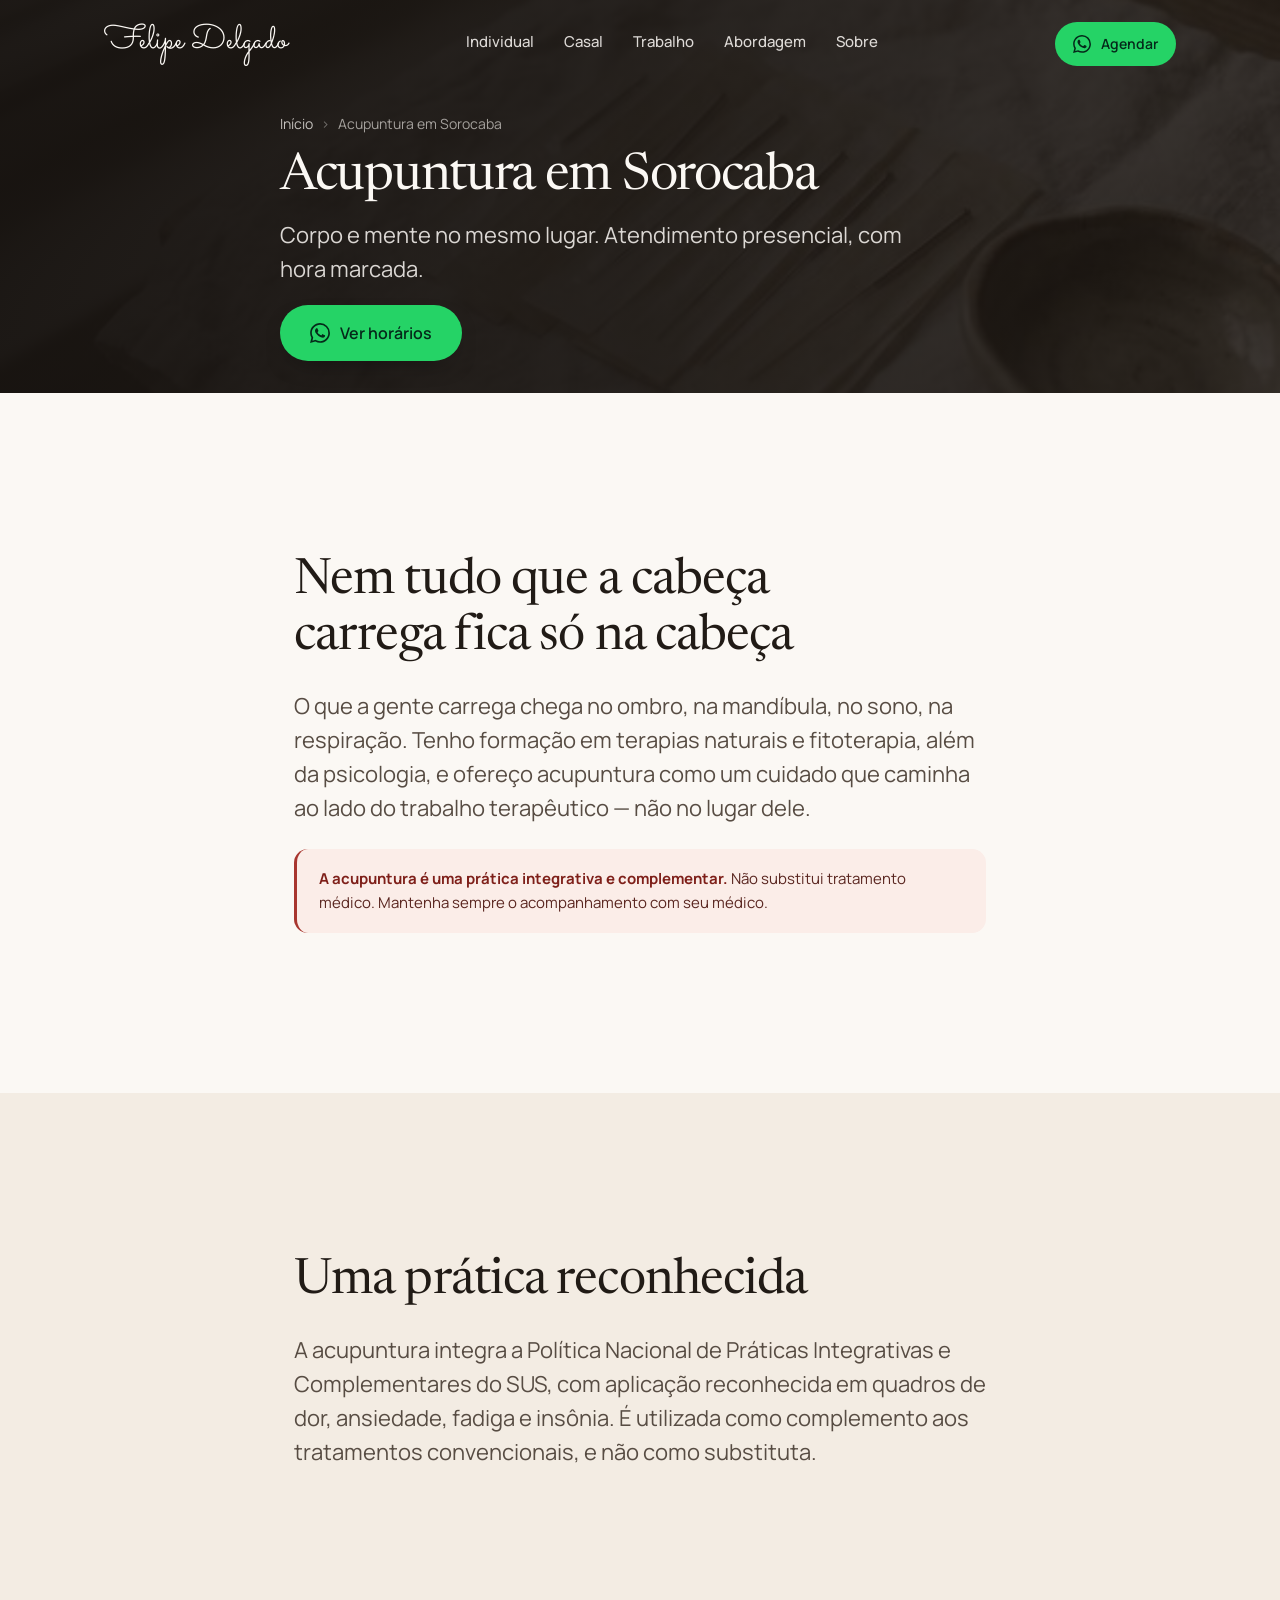
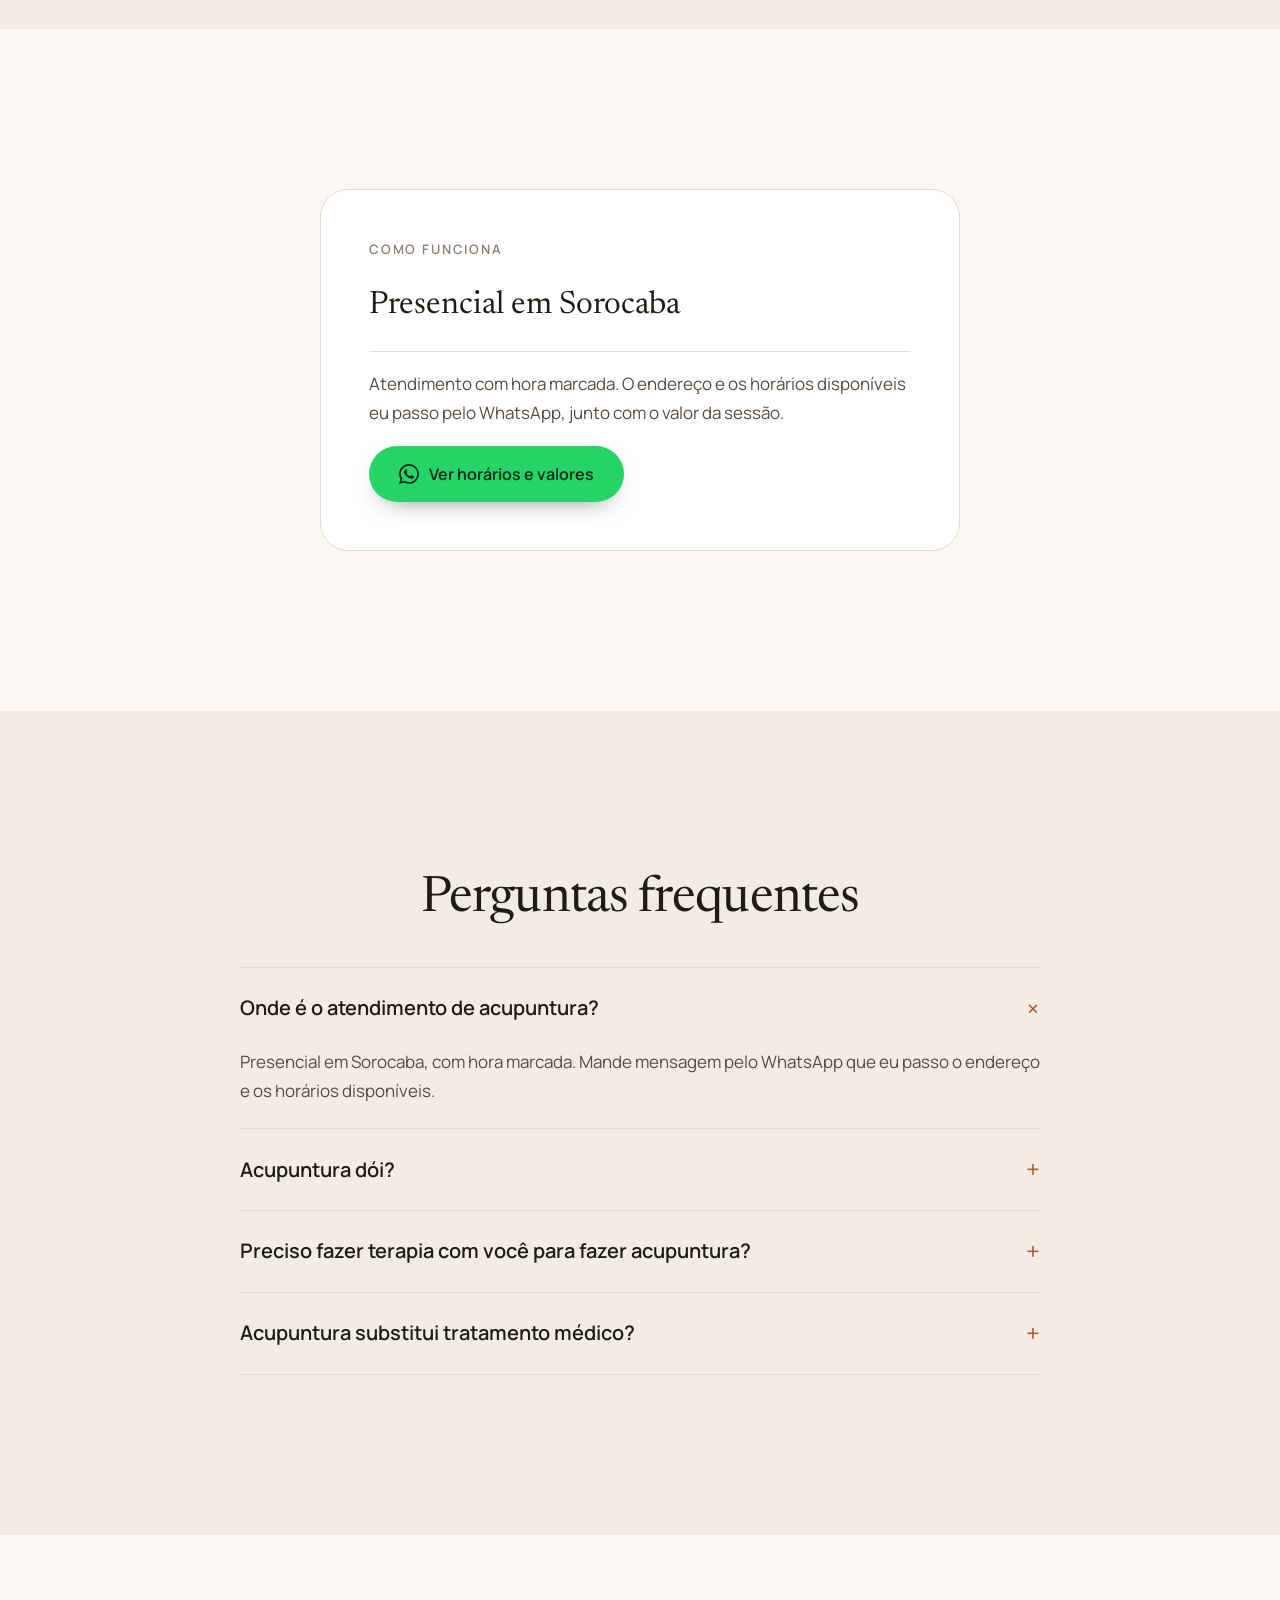
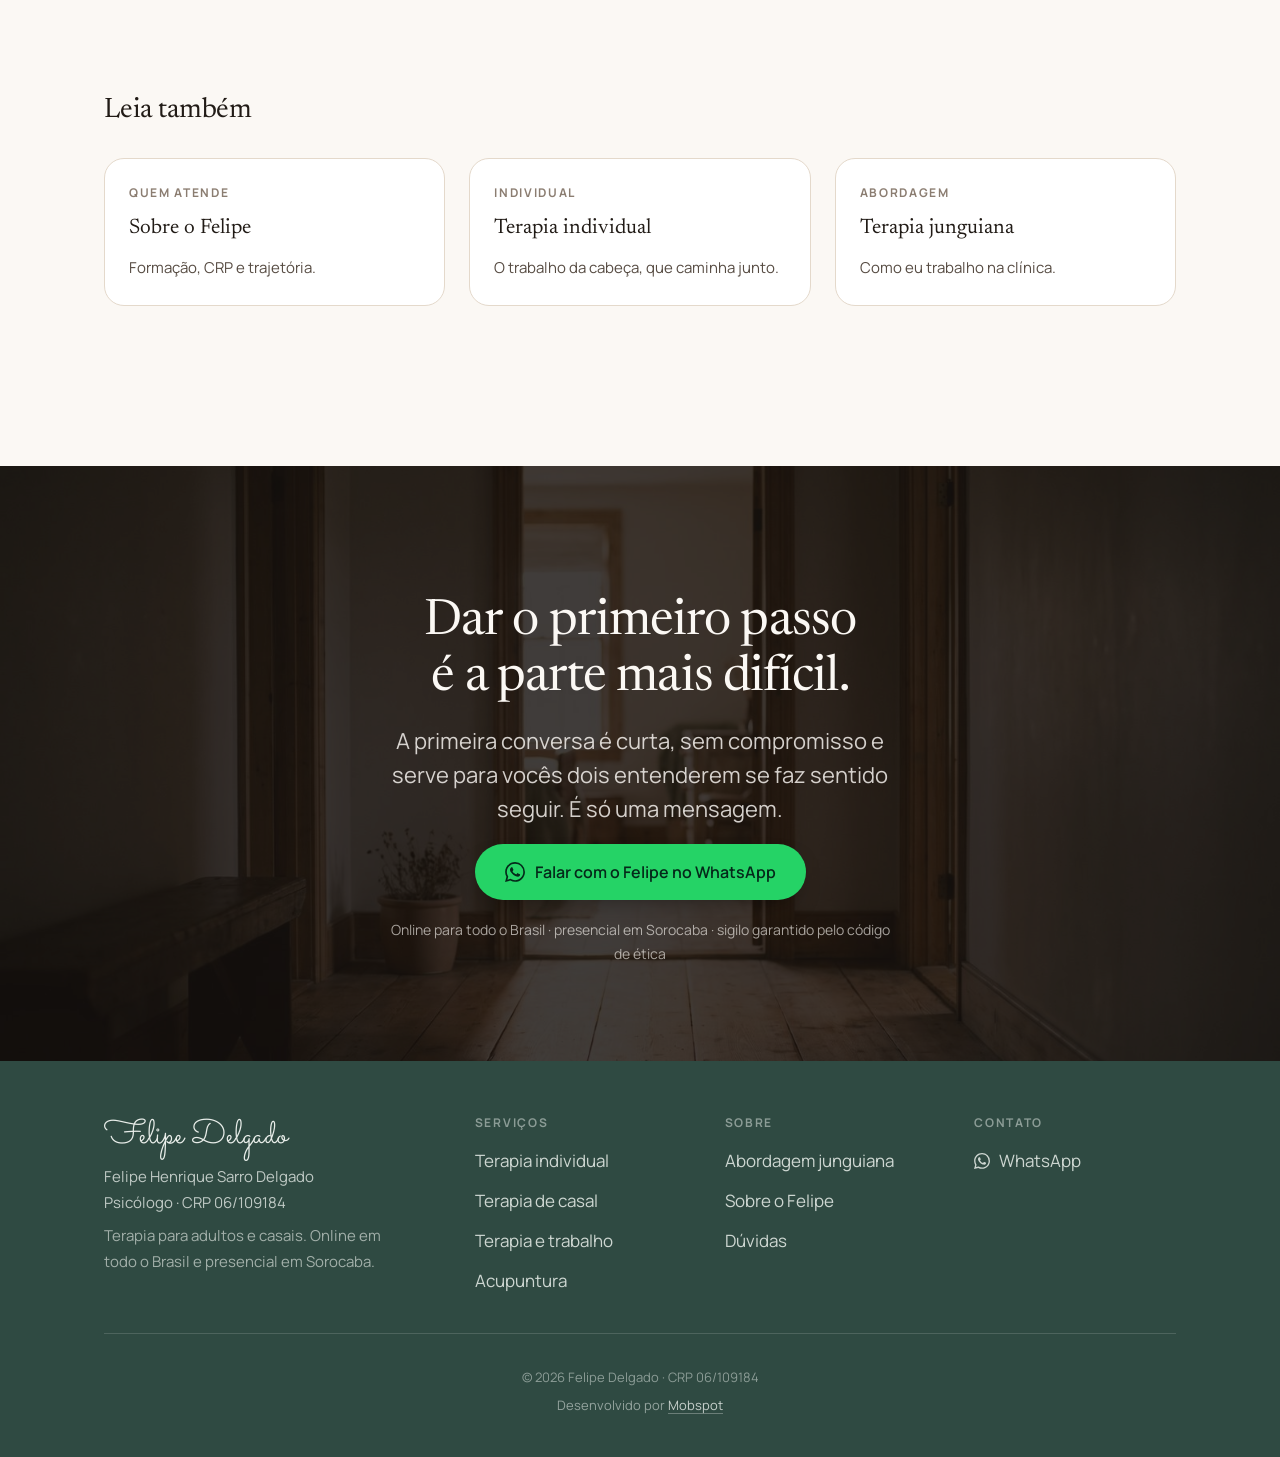
==== acupuntura/index.html @ 60f915a0 "Seis páginas internas, SEO completo e ícone oficial do WhatsApp Páginas: terapia individual, casal, " ====
<!doctype html>
<html lang="pt-BR">
<head>
<meta charset="utf-8">
<meta name="viewport" content="width=device-width, initial-scale=1, viewport-fit=cover">
<title>Acupuntura em Sorocaba — Felipe Delgado</title>
<meta name="description" content="Acupuntura presencial em Sorocaba. Prática integrativa e complementar ao tratamento médico, com hora marcada.">
<link rel="canonical" href="https://mobspot.github.io/Felipe-Delgado/acupuntura/">
<meta property="og:type" content="profile">
<meta property="og:title" content="Acupuntura em Sorocaba — Felipe Delgado">
<meta property="og:description" content="Acupuntura presencial em Sorocaba. Prática integrativa e complementar ao tratamento médico, com hora marcada.">
<meta property="og:image" content="https://mobspot.github.io/Felipe-Delgado/assets/og-acupuntura.jpg">
<meta property="og:image:width" content="1200">
<meta property="og:image:height" content="630">
<meta property="og:url" content="https://mobspot.github.io/Felipe-Delgado/acupuntura/">
<meta property="og:locale" content="pt_BR">
<meta name="twitter:card" content="summary_large_image">
<meta name="theme-color" content="#FBF8F4">
<link rel="preconnect" href="https://fonts.googleapis.com">
<link rel="preconnect" href="https://fonts.gstatic.com" crossorigin>
<link href="https://fonts.googleapis.com/css2?family=Newsreader:ital,opsz,wght@0,6..72,400;0,6..72,500;1,6..72,400&family=Manrope:wght@400;500;600;700&family=Sacramento&display=swap" rel="stylesheet">
<link rel="stylesheet" href="../assets/style.css">
<script src="../assets/app.js" defer></script>
</head>
<body>
<a class="skip" href="#main">Pular para o conteúdo</a>

<section class="band-hero">
  <img src="../assets/card-acupuntura.jpg" alt="" fetchpriority="high">
  <div class="veil"></div>
  <header>
    <div class="wrap nav">
      <a class="mark" href="../">Felipe Delgado</a>
      <nav class="menu" aria-label="Principal">
        <a href="../terapia-individual/">Individual</a>
        <a href="../terapia-de-casal/">Casal</a>
        <a href="../terapia-e-trabalho/">Trabalho</a>
        <a href="../terapia-junguiana/">Abordagem</a>
        <a href="../sobre/">Sobre</a>
      </nav>
      <div class="navtools">
        <a class="btn wa" href="https://wa.me/5535920013172?text=Oi%2C%20Felipe.%20Vim%20pelo%20site%20e%20queria%20agendar%20uma%20conversa." target="_blank" rel="noopener"><svg width="18" height="18" viewBox="0 0 24 24" fill="currentColor" aria-hidden="true"><path d="M17.472 14.382c-.297-.149-1.758-.867-2.03-.967-.273-.099-.471-.148-.67.15-.197.297-.767.966-.94 1.164-.173.199-.347.223-.644.075-.297-.15-1.255-.463-2.39-1.475-.883-.788-1.48-1.761-1.653-2.059-.173-.297-.018-.458.13-.606.134-.133.298-.347.446-.52.149-.174.198-.298.298-.497.099-.198.05-.371-.025-.52-.075-.149-.669-1.612-.916-2.207-.242-.579-.487-.5-.669-.51-.173-.008-.371-.01-.57-.01-.198 0-.52.074-.792.372-.272.297-1.04 1.016-1.04 2.479 0 1.462 1.065 2.875 1.213 3.074.149.198 2.096 3.2 5.077 4.487.709.306 1.262.489 1.694.625.712.227 1.36.195 1.871.118.571-.085 1.758-.719 2.006-1.413.248-.694.248-1.289.173-1.413-.074-.124-.272-.198-.57-.347m-5.421 7.403h-.004a9.87 9.87 0 01-5.031-1.378l-.361-.214-3.741.982.998-3.648-.235-.374a9.86 9.86 0 01-1.51-5.26c.001-5.45 4.436-9.884 9.888-9.884 2.64 0 5.122 1.03 6.988 2.898a9.825 9.825 0 012.893 6.994c-.003 5.45-4.437 9.884-9.885 9.884m8.413-18.297A11.815 11.815 0 0012.05 0C5.495 0 .16 5.335.157 11.892c0 2.096.547 4.142 1.588 5.945L.057 24l6.305-1.654a11.882 11.882 0 005.683 1.448h.005c6.554 0 11.89-5.335 11.893-11.893a11.821 11.821 0 00-3.48-8.413Z"/></svg><span>Agendar</span></a>
        <button class="burger" id="open" aria-label="Abrir menu" aria-expanded="false"><span></span><span></span></button>
      </div>
    </div>
  </header>
  <div class="wrap">
    <div class="band-in">
      <p class="crumb"><a href="../">Início</a><span>›</span>Acupuntura em Sorocaba</p>
      
      <h1>Acupuntura em Sorocaba</h1>
      <p class="lead">Corpo e mente no mesmo lugar. Atendimento presencial, com hora marcada.</p>
      <a class="btn wa" href="https://wa.me/5535920013172?text=Oi%2C%20Felipe.%20Vim%20pelo%20site%20e%20queria%20saber%20sobre%20a%20acupuntura%20em%20Sorocaba." target="_blank" rel="noopener"><svg width="20" height="20" viewBox="0 0 24 24" fill="currentColor" aria-hidden="true"><path d="M17.472 14.382c-.297-.149-1.758-.867-2.03-.967-.273-.099-.471-.148-.67.15-.197.297-.767.966-.94 1.164-.173.199-.347.223-.644.075-.297-.15-1.255-.463-2.39-1.475-.883-.788-1.48-1.761-1.653-2.059-.173-.297-.018-.458.13-.606.134-.133.298-.347.446-.52.149-.174.198-.298.298-.497.099-.198.05-.371-.025-.52-.075-.149-.669-1.612-.916-2.207-.242-.579-.487-.5-.669-.51-.173-.008-.371-.01-.57-.01-.198 0-.52.074-.792.372-.272.297-1.04 1.016-1.04 2.479 0 1.462 1.065 2.875 1.213 3.074.149.198 2.096 3.2 5.077 4.487.709.306 1.262.489 1.694.625.712.227 1.36.195 1.871.118.571-.085 1.758-.719 2.006-1.413.248-.694.248-1.289.173-1.413-.074-.124-.272-.198-.57-.347m-5.421 7.403h-.004a9.87 9.87 0 01-5.031-1.378l-.361-.214-3.741.982.998-3.648-.235-.374a9.86 9.86 0 01-1.51-5.26c.001-5.45 4.436-9.884 9.888-9.884 2.64 0 5.122 1.03 6.988 2.898a9.825 9.825 0 012.893 6.994c-.003 5.45-4.437 9.884-9.885 9.884m8.413-18.297A11.815 11.815 0 0012.05 0C5.495 0 .16 5.335.157 11.892c0 2.096.547 4.142 1.588 5.945L.057 24l6.305-1.654a11.882 11.882 0 005.683 1.448h.005c6.554 0 11.89-5.335 11.893-11.893a11.821 11.821 0 00-3.48-8.413Z"/></svg>Ver horários</a>
    </div>
  </div>
</section>

<div id="panel" role="dialog" aria-modal="true" aria-label="Menu">
  <div class="panel-top"><button class="close" id="close" aria-label="Fechar menu">✕</button></div>
  <a href="../terapia-individual/">Individual</a>
  <a href="../terapia-de-casal/">Casal</a>
  <a href="../terapia-e-trabalho/">Trabalho</a>
  <a href="../terapia-junguiana/">Abordagem</a>
  <a href="../sobre/">Sobre</a>
</div>

<main id="main">

<section class="sec">
  <div class="wrap" style="display:grid;gap:24px;max-width:820px">
    <h2>Nem tudo que a cabeça carrega fica só na cabeça</h2>
    <p class="lead">O que a gente carrega chega no ombro, na mandíbula, no sono, na respiração. Tenho formação em terapias naturais e fitoterapia, além da psicologia, e ofereço acupuntura como um cuidado que caminha ao lado do trabalho terapêutico — não no lugar dele.</p>
    <p class="aviso"><strong>A acupuntura é uma prática integrativa e complementar.</strong> Não substitui tratamento médico. Mantenha sempre o acompanhamento com seu médico.</p>
  </div>
</section>

<section class="sec alt">
  <div class="wrap" style="display:grid;gap:24px;max-width:820px">
    <h2>Uma prática reconhecida</h2>
    <p class="lead">A acupuntura integra a Política Nacional de Práticas Integrativas e Complementares do SUS, com aplicação reconhecida em quadros de dor, ansiedade, fadiga e insônia. É utilizada como complemento aos tratamentos convencionais, e não como substituta.</p>
  </div>
</section>

<section class="sec">
  <div class="wrap" style="display:grid;gap:40px;justify-items:center">
    <div class="price">
      <p style="font-size:.8125rem;font-weight:600;letter-spacing:.14em;text-transform:uppercase;color:var(--ink-mute)">Como funciona</p>
      <p class="val" style="font-size:clamp(1.5rem,1.2rem + 1.4vw,2rem)">Presencial em Sorocaba</p>
      <hr>
      <p>Atendimento com hora marcada. O endereço e os horários disponíveis eu passo pelo WhatsApp, junto com o valor da sessão.</p>
      <a class="btn wa" style="align-self:start" href="https://wa.me/5535920013172?text=Oi%2C%20Felipe.%20Vim%20pelo%20site%20e%20queria%20saber%20sobre%20a%20acupuntura%20em%20Sorocaba." target="_blank" rel="noopener"><svg width="20" height="20" viewBox="0 0 24 24" fill="currentColor" aria-hidden="true"><path d="M17.472 14.382c-.297-.149-1.758-.867-2.03-.967-.273-.099-.471-.148-.67.15-.197.297-.767.966-.94 1.164-.173.199-.347.223-.644.075-.297-.15-1.255-.463-2.39-1.475-.883-.788-1.48-1.761-1.653-2.059-.173-.297-.018-.458.13-.606.134-.133.298-.347.446-.52.149-.174.198-.298.298-.497.099-.198.05-.371-.025-.52-.075-.149-.669-1.612-.916-2.207-.242-.579-.487-.5-.669-.51-.173-.008-.371-.01-.57-.01-.198 0-.52.074-.792.372-.272.297-1.04 1.016-1.04 2.479 0 1.462 1.065 2.875 1.213 3.074.149.198 2.096 3.2 5.077 4.487.709.306 1.262.489 1.694.625.712.227 1.36.195 1.871.118.571-.085 1.758-.719 2.006-1.413.248-.694.248-1.289.173-1.413-.074-.124-.272-.198-.57-.347m-5.421 7.403h-.004a9.87 9.87 0 01-5.031-1.378l-.361-.214-3.741.982.998-3.648-.235-.374a9.86 9.86 0 01-1.51-5.26c.001-5.45 4.436-9.884 9.888-9.884 2.64 0 5.122 1.03 6.988 2.898a9.825 9.825 0 012.893 6.994c-.003 5.45-4.437 9.884-9.885 9.884m8.413-18.297A11.815 11.815 0 0012.05 0C5.495 0 .16 5.335.157 11.892c0 2.096.547 4.142 1.588 5.945L.057 24l6.305-1.654a11.882 11.882 0 005.683 1.448h.005c6.554 0 11.89-5.335 11.893-11.893a11.821 11.821 0 00-3.48-8.413Z"/></svg>Ver horários e valores</a>
    </div>
  </div>
</section>

<section class="sec alt">
  <div class="wrap" style="display:grid;gap:40px;justify-items:center">
    <h2>Perguntas frequentes</h2>
    <div class="faq" style="width:100%">
      <details open><summary>Onde é o atendimento de acupuntura?</summary><p class="ans">Presencial em Sorocaba, com hora marcada. Mande mensagem pelo WhatsApp que eu passo o endereço e os horários disponíveis.</p></details>
      <details><summary>Acupuntura dói?</summary><p class="ans">As agulhas são muito finas e a sensação mais comum é de um leve peso ou formigamento, não de dor.</p></details>
      <details><summary>Preciso fazer terapia com você para fazer acupuntura?</summary><p class="ans">Não. São atendimentos independentes. Se fizer sentido combinar os dois, a gente conversa.</p></details>
      <details><summary>Acupuntura substitui tratamento médico?</summary><p class="ans">Não. É uma prática integrativa e complementar. O acompanhamento médico deve ser mantido sempre.</p></details>
    </div>
  </div>
</section>

<section class="sec">
  <div class="wrap" style="display:grid;gap:32px">
    <h2 style="font-size:clamp(1.375rem,1.1rem + 1vw,1.75rem)">Leia também</h2>
    <div class="leia">
      <a href="../sobre/"><span class="k">Quem atende</span><span class="t">Sobre o Felipe</span><span class="d">Formação, CRP e trajetória.</span></a>
      <a href="../terapia-individual/"><span class="k">Individual</span><span class="t">Terapia individual</span><span class="d">O trabalho da cabeça, que caminha junto.</span></a>
      <a href="../terapia-junguiana/"><span class="k">Abordagem</span><span class="t">Terapia junguiana</span><span class="d">Como eu trabalho na clínica.</span></a>
    </div>
  </div>
</section>

</main>

<section class="final last">
  <img src="../assets/cta-porta.jpg" alt="" loading="lazy" width="1600" height="893">
  <div class="veil2"></div>
  <div class="wrap">
    <h2>Dar o primeiro passo é a parte mais difícil.</h2>
    <p class="lead">A primeira conversa é curta, sem compromisso e serve para vocês dois entenderem se faz sentido seguir. É só uma mensagem.</p>
    <a class="btn wa" href="https://wa.me/5535920013172?text=Oi%2C%20Felipe.%20Vim%20pela%20p%C3%A1gina%20de%20acupuntura%20e%20quero%20dar%20o%20primeiro%20passo." target="_blank" rel="noopener"><svg width="20" height="20" viewBox="0 0 24 24" fill="currentColor" aria-hidden="true"><path d="M17.472 14.382c-.297-.149-1.758-.867-2.03-.967-.273-.099-.471-.148-.67.15-.197.297-.767.966-.94 1.164-.173.199-.347.223-.644.075-.297-.15-1.255-.463-2.39-1.475-.883-.788-1.48-1.761-1.653-2.059-.173-.297-.018-.458.13-.606.134-.133.298-.347.446-.52.149-.174.198-.298.298-.497.099-.198.05-.371-.025-.52-.075-.149-.669-1.612-.916-2.207-.242-.579-.487-.5-.669-.51-.173-.008-.371-.01-.57-.01-.198 0-.52.074-.792.372-.272.297-1.04 1.016-1.04 2.479 0 1.462 1.065 2.875 1.213 3.074.149.198 2.096 3.2 5.077 4.487.709.306 1.262.489 1.694.625.712.227 1.36.195 1.871.118.571-.085 1.758-.719 2.006-1.413.248-.694.248-1.289.173-1.413-.074-.124-.272-.198-.57-.347m-5.421 7.403h-.004a9.87 9.87 0 01-5.031-1.378l-.361-.214-3.741.982.998-3.648-.235-.374a9.86 9.86 0 01-1.51-5.26c.001-5.45 4.436-9.884 9.888-9.884 2.64 0 5.122 1.03 6.988 2.898a9.825 9.825 0 012.893 6.994c-.003 5.45-4.437 9.884-9.885 9.884m8.413-18.297A11.815 11.815 0 0012.05 0C5.495 0 .16 5.335.157 11.892c0 2.096.547 4.142 1.588 5.945L.057 24l6.305-1.654a11.882 11.882 0 005.683 1.448h.005c6.554 0 11.89-5.335 11.893-11.893a11.821 11.821 0 00-3.48-8.413Z"/></svg>Falar com o Felipe no WhatsApp</a>
    <p class="small">Online para todo o Brasil · presencial em Sorocaba · sigilo garantido pelo código de ética</p>
  </div>
</section>
<footer>
  <div class="wrap">
    <div class="fgrid">
      <div>
        <p class="mark">Felipe Delgado</p>
        <p style="font-size:.9375rem;color:rgba(232,237,233,.78);margin-top:8px">Felipe Henrique Sarro Delgado<br>Psicólogo · CRP 06/109184</p>
        <p style="font-size:.9375rem;color:rgba(232,237,233,.62);margin-top:8px;max-width:280px">Terapia para adultos e casais. Online em todo o Brasil e presencial em Sorocaba.</p>
      </div>
      <div>
        <h4>Serviços</h4>
        <p><a href="../terapia-individual/">Terapia individual</a></p>
        <p><a href="../terapia-de-casal/">Terapia de casal</a></p>
        <p><a href="../terapia-e-trabalho/">Terapia e trabalho</a></p>
        <p><a href="../acupuntura/">Acupuntura</a></p>
      </div>
      <div>
        <h4>Sobre</h4>
        <p><a href="../terapia-junguiana/">Abordagem junguiana</a></p>
        <p><a href="../sobre/">Sobre o Felipe</a></p>
        <p><a href="../#faq">Dúvidas</a></p>
      </div>
      <div>
        <h4>Contato</h4>
        <p><a href="https://wa.me/5535920013172" target="_blank" rel="noopener"><svg width="16" height="16" viewBox="0 0 24 24" fill="currentColor" aria-hidden="true"><path d="M17.472 14.382c-.297-.149-1.758-.867-2.03-.967-.273-.099-.471-.148-.67.15-.197.297-.767.966-.94 1.164-.173.199-.347.223-.644.075-.297-.15-1.255-.463-2.39-1.475-.883-.788-1.48-1.761-1.653-2.059-.173-.297-.018-.458.13-.606.134-.133.298-.347.446-.52.149-.174.198-.298.298-.497.099-.198.05-.371-.025-.52-.075-.149-.669-1.612-.916-2.207-.242-.579-.487-.5-.669-.51-.173-.008-.371-.01-.57-.01-.198 0-.52.074-.792.372-.272.297-1.04 1.016-1.04 2.479 0 1.462 1.065 2.875 1.213 3.074.149.198 2.096 3.2 5.077 4.487.709.306 1.262.489 1.694.625.712.227 1.36.195 1.871.118.571-.085 1.758-.719 2.006-1.413.248-.694.248-1.289.173-1.413-.074-.124-.272-.198-.57-.347m-5.421 7.403h-.004a9.87 9.87 0 01-5.031-1.378l-.361-.214-3.741.982.998-3.648-.235-.374a9.86 9.86 0 01-1.51-5.26c.001-5.45 4.436-9.884 9.888-9.884 2.64 0 5.122 1.03 6.988 2.898a9.825 9.825 0 012.893 6.994c-.003 5.45-4.437 9.884-9.885 9.884m8.413-18.297A11.815 11.815 0 0012.05 0C5.495 0 .16 5.335.157 11.892c0 2.096.547 4.142 1.588 5.945L.057 24l6.305-1.654a11.882 11.882 0 005.683 1.448h.005c6.554 0 11.89-5.335 11.893-11.893a11.821 11.821 0 00-3.48-8.413Z"/></svg>WhatsApp</a></p>
      </div>
    </div>
    <div class="fdiv"></div>
    <p class="copy">© 2026 Felipe Delgado · CRP 06/109184</p>
    <p class="credit">Desenvolvido por <a href="https://mobspot.com.br/?utm_source=felipe-delgado&amp;utm_medium=selo-rodape&amp;utm_campaign=rede-clientes" target="_blank" rel="noopener">Mobspot</a></p>
  </div>
</footer>
<a id="fab" href="https://wa.me/5535920013172?text=Oi%2C%20Felipe.%20Vim%20pelo%20site%20e%20queria%20tirar%20uma%20d%C3%BAvida." target="_blank" rel="noopener" aria-label="Falar no WhatsApp"><svg width="26" height="26" viewBox="0 0 24 24" fill="currentColor" aria-hidden="true"><path d="M17.472 14.382c-.297-.149-1.758-.867-2.03-.967-.273-.099-.471-.148-.67.15-.197.297-.767.966-.94 1.164-.173.199-.347.223-.644.075-.297-.15-1.255-.463-2.39-1.475-.883-.788-1.48-1.761-1.653-2.059-.173-.297-.018-.458.13-.606.134-.133.298-.347.446-.52.149-.174.198-.298.298-.497.099-.198.05-.371-.025-.52-.075-.149-.669-1.612-.916-2.207-.242-.579-.487-.5-.669-.51-.173-.008-.371-.01-.57-.01-.198 0-.52.074-.792.372-.272.297-1.04 1.016-1.04 2.479 0 1.462 1.065 2.875 1.213 3.074.149.198 2.096 3.2 5.077 4.487.709.306 1.262.489 1.694.625.712.227 1.36.195 1.871.118.571-.085 1.758-.719 2.006-1.413.248-.694.248-1.289.173-1.413-.074-.124-.272-.198-.57-.347m-5.421 7.403h-.004a9.87 9.87 0 01-5.031-1.378l-.361-.214-3.741.982.998-3.648-.235-.374a9.86 9.86 0 01-1.51-5.26c.001-5.45 4.436-9.884 9.888-9.884 2.64 0 5.122 1.03 6.988 2.898a9.825 9.825 0 012.893 6.994c-.003 5.45-4.437 9.884-9.885 9.884m8.413-18.297A11.815 11.815 0 0012.05 0C5.495 0 .16 5.335.157 11.892c0 2.096.547 4.142 1.588 5.945L.057 24l6.305-1.654a11.882 11.882 0 005.683 1.448h.005c6.554 0 11.89-5.335 11.893-11.893a11.821 11.821 0 00-3.48-8.413Z"/></svg><span class="fab-txt">Falar no WhatsApp</span></a>

<script type="application/ld+json">{"@context": "https://schema.org", "@type": "BreadcrumbList", "itemListElement": [{"@type": "ListItem", "position": 1, "name": "Início", "item": "https://mobspot.github.io/Felipe-Delgado/"}, {"@type": "ListItem", "position": 2, "name": "Acupuntura em Sorocaba", "item": "https://mobspot.github.io/Felipe-Delgado/acupuntura/"}]}</script>
<script type="application/ld+json">{"@context": "https://schema.org", "@type": "FAQPage", "mainEntity": [{"@type": "Question", "name": "Onde é o atendimento de acupuntura?", "acceptedAnswer": {"@type": "Answer", "text": "Presencial em Sorocaba, com hora marcada. Mande mensagem pelo WhatsApp que eu passo o endereço e os horários disponíveis."}}, {"@type": "Question", "name": "Acupuntura dói?", "acceptedAnswer": {"@type": "Answer", "text": "As agulhas são muito finas e a sensação mais comum é de um leve peso ou formigamento, não de dor."}}, {"@type": "Question", "name": "Preciso fazer terapia com você para fazer acupuntura?", "acceptedAnswer": {"@type": "Answer", "text": "Não. São atendimentos independentes. Se fizer sentido combinar os dois, a gente conversa."}}, {"@type": "Question", "name": "Acupuntura substitui tratamento médico?", "acceptedAnswer": {"@type": "Answer", "text": "Não. É uma prática integrativa e complementar. O acompanhamento médico deve ser mantido sempre."}}]}</script>
</body>
</html>
---- assets/style.css ----
:root{
  --bg:#FBF8F4; --bg-alt:#F3ECE3; --surface:#FFFFFF;
  --ink:#211B16; --ink-soft:#574C43; --ink-mute:#8B7D71;
  --line:#E4D9CB;
  --brand:#A8562F; --brand-deep:#7E3D1F; --brand-wash:#F6E7DC;
  --accent:#2F4A42; --accent-wash:#E4EBE7; --gold:#B0894A;
  --wa:#25D366; --wa-deep:#1DA851; --wa-ink:#05291A;
  --serif:"Newsreader",Georgia,serif;
  --sans:"Manrope","Segoe UI",system-ui,sans-serif;
  --r-md:14px; --r-lg:20px; --r-xl:28px; --r-full:999px;
  --ease:cubic-bezier(.22,.61,.36,1);
  --pad:20px;
}
@media (min-width:768px){ :root{ --pad:40px; } }
@media (min-width:1200px){ :root{ --pad:64px; } }

*,*::before,*::after{ box-sizing:border-box; }
html{ scroll-behavior:smooth; }
body{
  margin:0; background:var(--bg); color:var(--ink-soft);
  font-family:var(--sans); font-size:clamp(1rem,.97rem + .15vw,1.0625rem);
  line-height:1.7; -webkit-font-smoothing:antialiased; overflow-x:hidden;
}
h1,h2,h3{ margin:0; font-family:var(--serif); font-weight:400; color:var(--ink); line-height:1.12; letter-spacing:-.018em; text-wrap:balance; }
h1{ font-size:clamp(2.5rem,1.3rem + 4.6vw,4.75rem); line-height:1.05; letter-spacing:-.025em; }
h2{ font-size:clamp(1.875rem,1.1rem + 3.4vw,3.125rem); }
h3{ font-size:clamp(1.375rem,1.05rem + 1.4vw,1.875rem); font-weight:500; }
p{ margin:0; text-wrap:pretty; }
ul{ margin:0; padding:0; list-style:none; }
img{ max-width:100%; height:auto; display:block; }
a{ color:var(--brand); text-decoration:none; }
a:hover{ color:var(--brand-deep); }
:focus-visible{ outline:2px solid var(--brand); outline-offset:3px; border-radius:4px; }

.wrap{ max-width:1200px; margin:0 auto; padding-inline:var(--pad); }
.sec{ padding-block:72px; }
@media (min-width:768px){ .sec{ padding-block:112px; } }
@media (min-width:1200px){ .sec{ padding-block:160px; } }
.alt{ background:var(--bg-alt); }
.eyebrow{ font-size:.8125rem; font-weight:600; letter-spacing:.14em; text-transform:uppercase; color:var(--ink-mute); }
.lead{ font-size:clamp(1.125rem,1rem + .55vw,1.375rem); line-height:1.55; color:var(--ink-soft); }

.skip{ position:absolute; left:-9999px; }
.skip:focus{ left:12px; top:12px; z-index:1000; background:var(--surface); padding:12px 18px; border-radius:var(--r-md); }

/* ---------- botões ---------- */
.btn{ display:inline-flex; align-items:center; justify-content:center; gap:10px;
  min-height:56px; padding:0 30px; border-radius:var(--r-full);
  font:600 1rem/1 var(--sans); cursor:pointer; border:0;
  transition:transform .18s var(--ease), background .18s var(--ease), box-shadow .18s var(--ease); }
.btn svg{ flex:none; }
.wa{ background:var(--wa); color:var(--wa-ink); box-shadow:0 10px 26px -14px rgba(0,0,0,.55); }
.wa:hover{ background:var(--wa-deep); color:#fff; transform:translateY(-2px); }
.ghost{ background:transparent; color:var(--ink); border:1.5px solid var(--line); }
.ghost:hover{ border-color:var(--brand); color:var(--brand); background:var(--brand-wash); }
.ghost.on-dark{ color:#FBF8F4; border-color:rgba(251,248,244,.42); }
.ghost.on-dark:hover{ background:rgba(251,248,244,.1); color:#fff; border-color:rgba(251,248,244,.7); }
.solid{ background:var(--brand); color:#FFF8F3; }
.solid:hover{ background:var(--brand-deep); transform:translateY(-2px); }
.arrow{ display:inline-flex; align-items:center; gap:8px; min-height:44px;
  font-weight:600; color:var(--brand); }
.arrow svg{ transition:transform .18s var(--ease); }
.arrow:hover svg{ transform:translateX(4px); }

/* ---------- header ---------- */
header{ position:relative; z-index:50; flex:none; }
.nav{ display:flex; align-items:center; justify-content:space-between; height:84px; }
.mark{ font-family:"Sacramento",cursive; font-size:26px; line-height:1.15; color:#FBF8F4;
  white-space:nowrap; flex:none; }
@media (min-width:480px){ .mark{ font-size:30px; } }
@media (min-width:1024px){ .mark{ font-size:34px; } }
.menu{ display:none; gap:30px; }
.menu a{ font-size:.9375rem; font-weight:500; color:rgba(251,248,244,.86); }
.menu a:hover{ color:#fff; }
@media (min-width:1024px){ .menu{ display:flex; } }
.nav .wa{ min-height:44px; width:44px; padding:0; font-size:.875rem; box-shadow:none; }
.nav .wa span{ display:none; }
@media (min-width:560px){
  .nav .wa{ width:auto; padding:0 18px; }
  .nav .wa span{ display:inline; }
}
.burger{ width:44px; height:44px; border-radius:12px; border:1px solid rgba(251,248,244,.34);
  background:transparent; display:grid; place-content:center; gap:5px; cursor:pointer; }
.burger span{ display:block; width:18px; height:1.6px; background:#FBF8F4; border-radius:2px; }
@media (min-width:1024px){ .burger{ display:none; } }
.navtools{ display:flex; align-items:center; gap:10px; }

#panel{ position:fixed; inset:0; z-index:100; background:var(--bg); padding:24px var(--pad);
  display:none; flex-direction:column; gap:8px; }
#panel[data-open]{ display:flex; }
#panel a{ font-family:var(--serif); font-size:1.75rem; color:var(--ink); padding:14px 0; border-bottom:1px solid var(--line); }
.panel-top{ display:flex; justify-content:flex-end; margin-bottom:12px; }
.close{ width:44px; height:44px; border:1px solid var(--line); border-radius:12px; background:transparent; font-size:22px; color:var(--ink); cursor:pointer; }

/* ---------- hero ---------- */
.hero{ position:relative; min-height:92svh; display:flex; flex-direction:column;
  overflow:hidden; background:#2E251E; }
@media (min-width:1024px){ .hero{ min-height:88vh; } }
/* o conteudo ocupa a altura restante e se centraliza dentro dela */
.hero>.wrap{ flex:1; display:flex; align-items:flex-end; padding-block:32px 44px; }
@media (min-width:1024px){ .hero>.wrap{ align-items:center; padding-block:40px 56px; } }
.hero>picture{ position:absolute; inset:0; }
.hero>picture img{ width:100%; height:100%!important; object-fit:cover; object-position:46% center; }
@media (min-width:1024px){ .hero>picture img{ object-position:60% center; } }
.veil{ position:absolute; inset:0;
  background:linear-gradient(180deg,rgba(22,18,15,.46) 0%,rgba(22,18,15,.32) 30%,rgba(22,18,15,.76) 66%,rgba(22,18,15,.94) 100%); }
@media (min-width:1024px){ .veil{
  background:linear-gradient(90deg,rgba(22,18,15,.93) 0%,rgba(22,18,15,.82) 36%,rgba(22,18,15,.46) 68%,rgba(22,18,15,.28) 100%); } }
.hero>.wrap{ position:relative; width:100%; }
.hero-in{ display:flex; flex-direction:column; gap:20px; max-width:660px; }
@media (min-width:1024px){ .hero-in{ gap:26px; } }
.hero h1{ color:#FBF8F4; }
.hero .eyebrow{ color:#E0A87F; }
.hero .lead{ color:rgba(251,248,244,.88); max-width:560px; }
.hero .cta{ display:flex; flex-direction:column; gap:12px; margin-top:6px; }
.hero .cta .btn{ width:100%; }
@media (min-width:640px){ .hero .cta{ flex-direction:row; } .hero .cta .btn{ width:auto; } }
.fineprint{ font-size:.9375rem; color:rgba(251,248,244,.7); }

/* ---------- credenciais ---------- */
.creds{ border-block:1px solid var(--line); padding-block:20px; }
.creds ul{ display:flex; flex-wrap:wrap; justify-content:center; gap:10px 22px; }
.creds li{ display:flex; align-items:center; gap:9px; font-size:.9375rem; color:var(--ink-soft); }
.creds svg{ color:var(--brand); flex:none; }

/* ---------- ganchos ---------- */
.hooks{ display:flex; flex-direction:column; gap:56px; }
@media (min-width:1024px){ .hooks{ gap:96px; } }
.hook{ display:grid; gap:20px; }
@media (min-width:1024px){
  .hook{ grid-template-columns:460px 1fr; gap:64px; align-items:center; }
  .hook:nth-child(even) .hook-img{ order:2; }
}
.hook-img{ width:100%; aspect-ratio:4/3; object-fit:cover; border-radius:var(--r-lg); }
.hook-body{ display:flex; flex-direction:column; gap:16px; }
.signals{ display:flex; flex-direction:column; gap:10px; }
.signals li{ border-left:3px solid var(--brand); padding-left:14px; line-height:1.5; color:var(--ink-soft); }

.soon{ display:grid; gap:18px; padding:24px; border-radius:var(--r-lg); background:var(--bg-alt); border:1px solid var(--line); }
@media (min-width:768px){ .soon{ grid-template-columns:260px 1fr; gap:40px; align-items:center; padding:36px 40px; } }
.soon img{ width:100%; aspect-ratio:4/3; object-fit:cover; border-radius:var(--r-md); opacity:.85; }
.badge{ display:inline-flex; align-items:center; height:24px; padding:0 10px; border-radius:var(--r-full);
  background:var(--bg); border:1px solid var(--gold); color:#8A6A32;
  font-size:.6875rem; font-weight:700; letter-spacing:.12em; text-transform:uppercase; }
.note{ display:flex; flex-direction:column; gap:10px; padding:22px 24px; border-radius:var(--r-md);
  background:var(--accent-wash); border-left:3px solid var(--accent); }
.note strong{ color:var(--ink); }

/* ---------- grids genéricos ---------- */
.cols3{ display:grid; gap:28px; }
@media (min-width:768px){ .cols3{ grid-template-columns:repeat(3,minmax(0,1fr)); gap:40px; } }
.col{ display:flex; flex-direction:column; gap:12px; }
.col h3{ font-family:var(--sans); font-size:1.25rem; font-weight:600; }
.col svg{ color:var(--brand); }
.col p{ font-size:.9375rem; }

.steps{ display:grid; gap:28px; }
@media (min-width:768px){ .steps{ grid-template-columns:repeat(3,minmax(0,1fr)); gap:48px; } }
.step .num{ font-family:var(--serif); font-size:3rem; line-height:1; color:var(--brand-wash); }
@media (max-width:767px){ .step .num{ font-size:2rem; color:var(--brand); } }
.step h3{ font-size:1.375rem; margin-top:-6px; }

/* ---------- faixa de citação ---------- */
.band{ position:relative; display:grid; place-items:center; text-align:center;
  padding-block:64px; overflow:hidden; background:#2A231D; }
@media (min-width:1024px){ .band{ padding-block:110px; } }
.band>img{ position:absolute; inset:0; width:100%; height:100%!important; object-fit:cover; }
.band .veil2{ position:absolute; inset:0; background:rgba(22,18,15,.66); }
.band .wrap{ position:relative; display:grid; gap:18px; justify-items:center; }
.rule{ width:40px; height:1px; background:var(--gold); }
.band blockquote{ margin:0; font-family:var(--serif); font-style:italic;
  font-size:clamp(1.5rem,1rem + 2.2vw,2.625rem); line-height:1.35; color:#FBF8F4; max-width:900px; }
.band cite{ font-style:normal; font-size:.9375rem; letter-spacing:.06em; color:rgba(251,248,244,.62); }

/* ---------- sobre / preço ---------- */
.about{ display:grid; gap:24px; }
@media (min-width:1024px){ .about{ grid-template-columns:400px 1fr; gap:72px; align-items:center; } }
.about img{ width:100%; aspect-ratio:3/4; object-fit:cover; border-radius:var(--r-lg); }
.facts li{ display:flex; gap:10px; align-items:flex-start; font-size:.9375rem; padding-block:3px; }
.facts li::before{ content:""; width:5px; height:5px; border-radius:99px; background:var(--brand); margin-top:.6em; flex:none; }
.sig{ font-family:"Sacramento",cursive; font-size:2.75rem; line-height:1; color:var(--brand); }

.price{ max-width:640px; margin-inline:auto; display:flex; flex-direction:column; gap:18px;
  padding:32px 24px; border-radius:var(--r-xl); background:var(--surface); border:1px solid var(--line); }
@media (min-width:768px){ .price{ padding:48px; } }
.price .val{ font-family:var(--serif); font-size:clamp(2rem,1.4rem + 2vw,2.75rem); color:var(--ink); font-variant-numeric:tabular-nums; }
hr{ border:0; border-top:1px solid var(--line); margin:0; }

/* ---------- faq ---------- */
.faq{ max-width:800px; margin-inline:auto; border-top:1px solid var(--line); }
.faq details{ border-bottom:1px solid var(--line); }
.faq summary{ display:flex; align-items:center; justify-content:space-between; gap:18px;
  padding:20px 0; min-height:60px; cursor:pointer; list-style:none;
  font-size:1.0625rem; font-weight:600; color:var(--ink); }
@media (min-width:768px){ .faq summary{ font-size:1.25rem; } }
.faq summary::-webkit-details-marker{ display:none; }
.faq summary::after{ content:"+"; font-size:1.5rem; font-weight:400; color:var(--brand); transition:transform .2s var(--ease); }
.faq details[open] summary::after{ transform:rotate(45deg); }
.faq .ans{ padding-bottom:22px; color:var(--ink-soft); }

/* ---------- formulário ---------- */
.form-grid{ display:grid; gap:28px; }
@media (min-width:1024px){ .form-grid{ grid-template-columns:5fr 7fr; gap:72px; align-items:start; } }
form{ display:flex; flex-direction:column; gap:16px; padding:24px; border-radius:var(--r-lg);
  background:var(--surface); border:1px solid var(--line); }
@media (min-width:768px){ form{ padding:36px; } }
label{ display:block; font-size:.875rem; font-weight:600; color:var(--ink); margin-bottom:7px; }
input,textarea{ width:100%; font:400 1rem var(--sans); color:var(--ink);
  padding:14px 16px; border:1.5px solid var(--line); border-radius:var(--r-md); background:var(--bg); }
input:focus,textarea:focus{ border-color:var(--brand); outline:none; box-shadow:0 0 0 3px var(--brand-wash); }
textarea{ min-height:110px; resize:vertical; }
.two{ display:grid; gap:16px; }
@media (min-width:560px){ .two{ grid-template-columns:1fr 1fr; } }

/* ---------- cta final ---------- */
.final{ position:relative; display:grid; place-items:center; text-align:center;
  padding-block:80px; overflow:hidden; background:#241C16; }
@media (min-width:1024px){ .final{ padding-block:128px; } }
.final>img{ position:absolute; inset:0; width:100%; height:100%!important; object-fit:cover; }
.final .veil2{ position:absolute; inset:0; background:rgba(22,18,15,.82); }
.final .wrap{ position:relative; display:grid; gap:18px; justify-items:center; max-width:660px; }
.final h2{ color:#FBF8F4; }
.final p{ color:rgba(251,248,244,.82); }
.final .small{ font-size:.875rem; color:rgba(251,248,244,.62); }

/* ---------- rodapé ---------- */
footer{ background:var(--accent); color:#E8EDE9; padding-block:56px 40px; }
.fgrid{ display:grid; gap:32px; }
@media (min-width:768px){ .fgrid{ grid-template-columns:1.6fr 1fr 1fr 1fr; gap:48px; } }
footer h4{ margin:0 0 12px; font:700 .75rem/1 var(--sans); letter-spacing:.14em; text-transform:uppercase; color:rgba(232,237,233,.5); }
footer a{ color:rgba(232,237,233,.86); display:inline-flex; align-items:center; gap:9px; min-height:40px; }
footer a:hover{ color:#fff; }
footer .mark{ color:#E8EDE9; font-size:34px; }
.fdiv{ height:1px; background:rgba(232,237,233,.16); margin-block:32px; }
.emerg{ font-size:.875rem; line-height:1.65; color:rgba(232,237,233,.72); text-align:center; max-width:860px; margin-inline:auto; }
.emerg strong{ color:#E8EDE9; }
.copy{ font-size:.8125rem; color:rgba(232,237,233,.5); text-align:center; margin-top:22px; }
.credit{ font-size:.8125rem; color:rgba(232,237,233,.55); text-align:center; margin-top:6px; }
.credit a{ display:inline; min-height:0; color:rgba(232,237,233,.82);
  text-decoration:underline; text-underline-offset:3px;
  text-decoration-thickness:1px; text-decoration-color:rgba(232,237,233,.32); }
.credit a:hover{ color:#fff; text-decoration-color:rgba(232,237,233,.75); }

/* ---------- FAB ---------- */
#fab{ position:fixed; right:20px; bottom:calc(20px + env(safe-area-inset-bottom)); z-index:90;
  width:58px; height:58px; border-radius:var(--r-full); background:var(--wa);
  display:grid; place-items:center; box-shadow:0 12px 30px -10px rgba(0,0,0,.5);
  opacity:0; visibility:hidden; transform:translateY(12px); transition:all .3s var(--ease); }
#fab[data-show]{ opacity:1; visibility:visible; transform:none; }
@media (min-width:1024px){
  #fab{ right:28px; bottom:28px; width:auto; height:58px; padding:0 24px; gap:10px;
        grid-auto-flow:column; align-items:center; color:var(--wa-ink); font-weight:600; }
}
.fab-txt{ display:none; }
@media (min-width:1024px){ .fab-txt{ display:inline; } }
.last{ padding-bottom:96px; }

@media (prefers-reduced-motion:reduce){
  *,*::before,*::after{ animation-duration:.01ms!important; transition-duration:.01ms!important; scroll-behavior:auto!important; }
}
/* ================= páginas internas ================= */
.band-hero{ position:relative; display:flex; flex-direction:column;
  min-height:240px; overflow:hidden; background:#2E251E; }
@media (min-width:1024px){ .band-hero{ min-height:360px; } }
.band-hero>img{ position:absolute; inset:0; width:100%; height:100%!important; object-fit:cover; opacity:.5; }
.band-hero .veil{ position:absolute; inset:0;
  background:linear-gradient(90deg,rgba(22,18,15,.94) 0%,rgba(22,18,15,.86) 50%,rgba(22,18,15,.68) 100%); }
.band-hero>.wrap{ position:relative; flex:1; display:flex; align-items:center; padding-block:28px 32px; }
.band-in{ display:flex; flex-direction:column; gap:14px; max-width:720px; }
.band-hero h1{ font-size:clamp(2rem,1.3rem + 2.8vw,3.25rem); color:#FBF8F4; }
.band-hero .lead{ color:rgba(251,248,244,.85); max-width:62ch; }
.crumb{ display:flex; gap:8px; font-size:.875rem; color:rgba(251,248,244,.6); }
.crumb a{ color:rgba(251,248,244,.75); }
.crumb a:hover{ color:#fff; }
.crumb span{ color:rgba(251,248,244,.38); }
.band-hero .btn{ align-self:flex-start; margin-top:4px; }
@media (max-width:559px){ .band-hero .btn{ align-self:stretch; } }

/* a cena */
.cena{ display:grid; gap:24px; align-items:center; }
@media (min-width:1024px){ .cena{ grid-template-columns:1fr 420px; gap:64px; } }
.cena img{ width:100%; aspect-ratio:3/4; object-fit:cover; border-radius:var(--r-lg); }
@media (max-width:1023px){ .cena img{ aspect-ratio:4/3; } }
.cena-txt{ display:flex; flex-direction:column; gap:18px; max-width:620px; }
.abre{ font-family:var(--serif); font-style:italic;
  font-size:clamp(1.375rem,1.05rem + 1.4vw,1.875rem); line-height:1.35; color:var(--ink); }
.cena-txt p:not(.abre){ font-size:clamp(1.0625rem,1rem + .3vw,1.25rem); line-height:1.65; }

/* reconhecimento */
.espelho{ display:grid; gap:14px; }
@media (min-width:768px){ .espelho{ grid-template-columns:repeat(2,minmax(0,1fr)); gap:16px; } }
.espelho li{ background:var(--surface); border:1px solid var(--line);
  border-left:3px solid var(--brand); border-radius:var(--r-md);
  padding:16px 20px; line-height:1.5; }
.fecho{ font-family:var(--serif); font-style:italic; font-size:1.25rem;
  color:var(--ink); text-align:center; }

/* bloco GEO */
.geo{ max-width:760px; margin-inline:auto; display:grid; gap:20px; }
.geo h2{ font-size:clamp(1.5rem,1.15rem + 1.6vw,2.25rem); }
.geo .resposta{ font-size:clamp(1.0625rem,1rem + .35vw,1.25rem); line-height:1.65; color:var(--ink); }
.resumo{ background:var(--accent-wash); border-left:3px solid var(--accent);
  border-radius:var(--r-md); padding:22px 26px; display:grid; gap:10px; }
.resumo strong{ color:var(--ink); }
.resumo li{ display:flex; gap:10px; line-height:1.55; }
.resumo li::before{ content:""; width:5px; height:5px; border-radius:99px;
  background:var(--accent); margin-top:.62em; flex:none; }
.ressalva{ font-size:.875rem; color:var(--ink-mute); line-height:1.6; }

/* técnicas */
.tecnicas{ display:grid; gap:20px; }
@media (min-width:768px){ .tecnicas{ grid-template-columns:repeat(auto-fit,minmax(300px,1fr)); gap:24px; } }
.tec{ position:relative; background:var(--surface); border:1px solid var(--line);
  border-radius:var(--r-lg); padding:26px; display:grid; gap:10px; overflow:hidden; }
.tec .n{ position:absolute; top:10px; right:18px; font-family:var(--serif);
  font-size:2.75rem; line-height:1; color:var(--brand-wash); }
.tec h3{ font-size:1.1875rem; font-family:var(--sans); font-weight:600; position:relative; }
.tec p{ font-size:.9375rem; }
.tec .pratica{ font-size:.875rem; font-style:italic; color:var(--ink-mute); }

/* esperar / não é */
.esperar li{ display:flex; gap:12px; line-height:1.6; padding-block:7px; }
.esperar li::before{ content:""; width:6px; height:6px; border-radius:99px;
  background:var(--brand); margin-top:.6em; flex:none; }
.naoe{ background:var(--bg-alt); border:1px solid var(--line);
  border-radius:var(--r-lg); padding:28px; display:grid; gap:14px; }
@media (min-width:768px){ .naoe{ padding:36px 40px; } }
.naoe h2{ font-size:clamp(1.375rem,1.1rem + 1vw,1.75rem); }
.naoe li{ display:flex; gap:12px; line-height:1.6; padding-block:6px; }
.naoe li::before{ content:"—"; color:var(--brand); flex:none; }
.aviso{ background:#FBEDE8; border-left:3px solid #A8362F; border-radius:var(--r-md);
  padding:18px 22px; font-size:.9375rem; line-height:1.6; color:#5A2620; }
.aviso strong{ color:#7E1F19; }

/* leia também */
.leia{ display:grid; gap:20px; }
@media (min-width:768px){ .leia{ grid-template-columns:repeat(auto-fit,minmax(260px,1fr)); gap:24px; } }
.leia a{ background:var(--surface); border:1px solid var(--line); border-radius:var(--r-lg);
  padding:24px; display:grid; gap:8px; align-content:start;
  transition:transform .18s var(--ease), border-color .18s var(--ease); }
.leia a:hover{ transform:translateY(-4px); border-color:var(--brand); }
.leia .k{ font-size:.75rem; font-weight:700; letter-spacing:.14em;
  text-transform:uppercase; color:var(--ink-mute); }
.leia .t{ font-family:var(--serif); font-size:1.3125rem; color:var(--ink); }
.leia .d{ font-size:.9375rem; color:var(--ink-soft); }
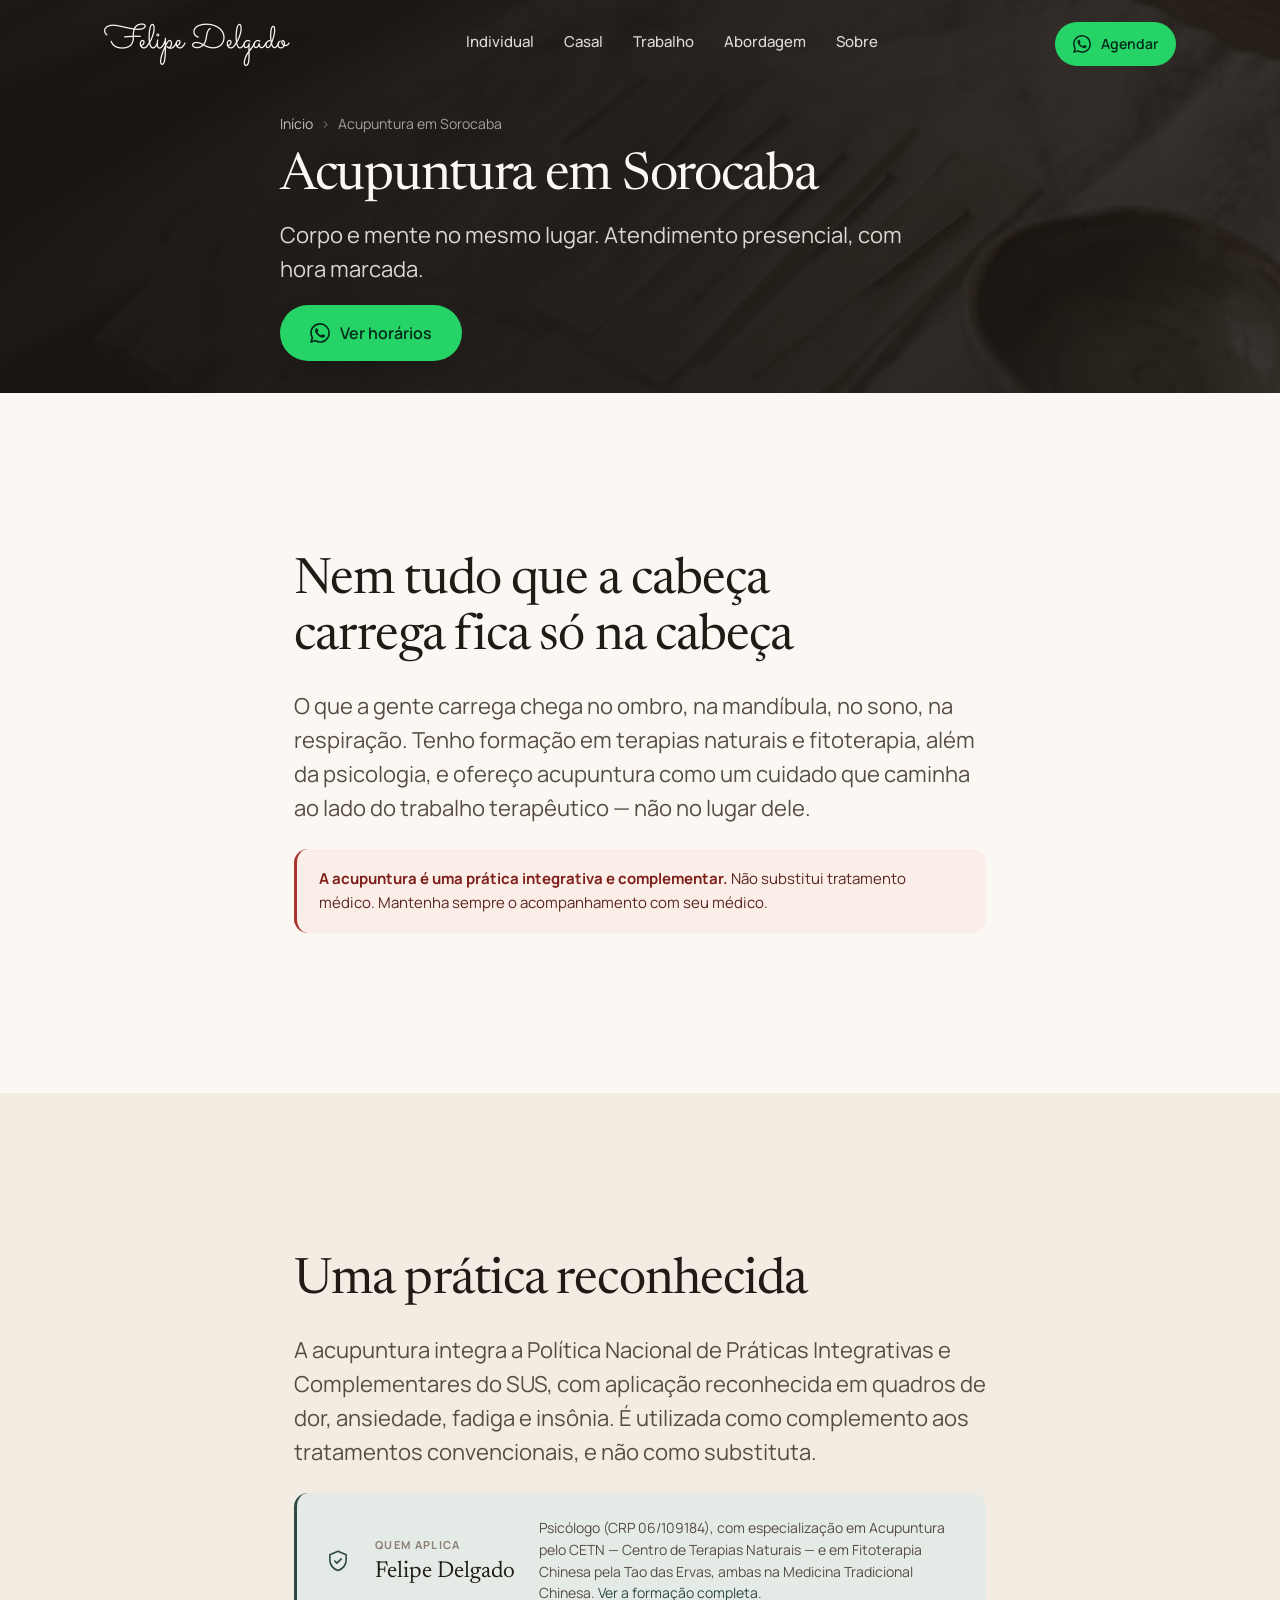
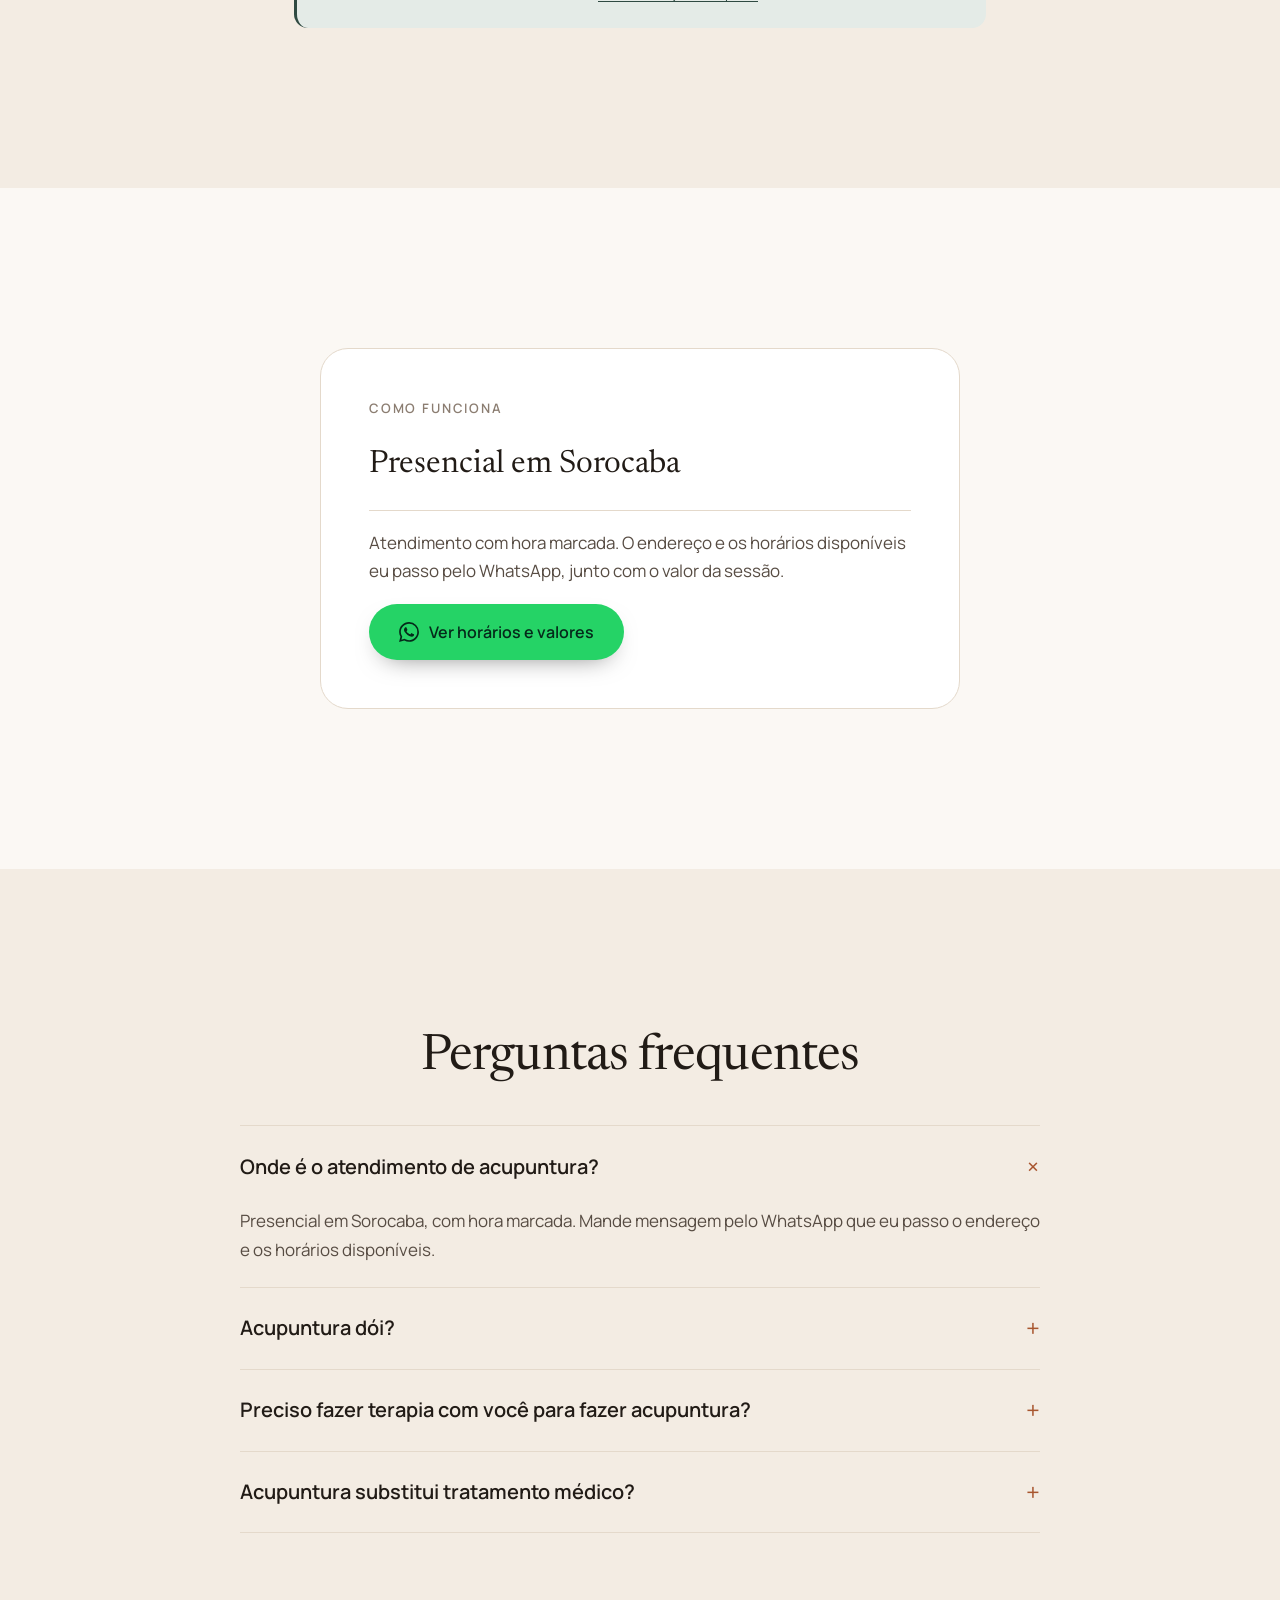
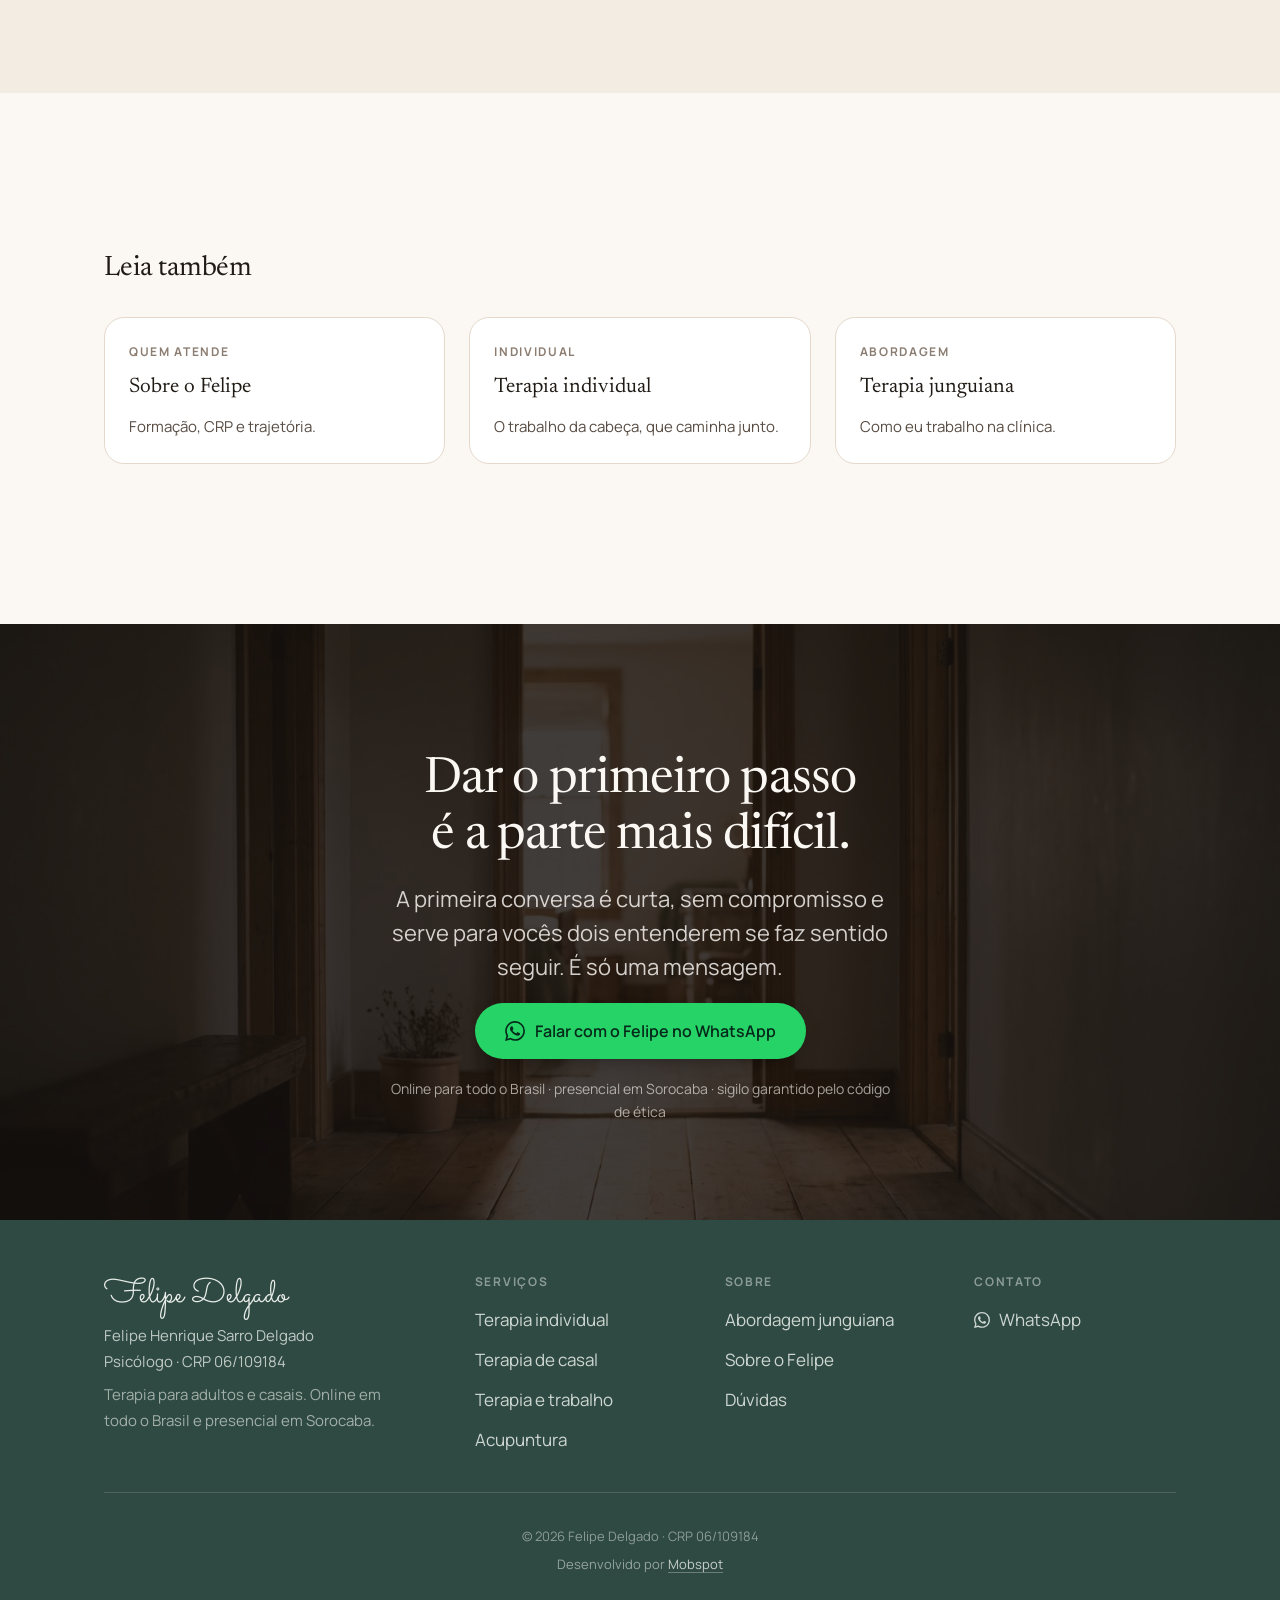
==== commit 9dc6975f: "Formação: corrige e reestrutura a seção de formação acadêmica Graduação em Psicologia é pela UNIFAJ " ====
--- a/acupuntura/index.html
+++ b/acupuntura/index.html
@@ -78,6 +78,14 @@
   <div class="wrap" style="display:grid;gap:24px;max-width:820px">
     <h2>Uma prática reconhecida</h2>
     <p class="lead">A acupuntura integra a Política Nacional de Práticas Integrativas e Complementares do SUS, com aplicação reconhecida em quadros de dor, ansiedade, fadiga e insônia. É utilizada como complemento aos tratamentos convencionais, e não como substituta.</p>
+    <div class="registro">
+      <svg width="26" height="26" viewBox="0 0 24 24" fill="none" stroke="currentColor" stroke-width="1.5" stroke-linecap="round" stroke-linejoin="round" aria-hidden="true"><path d="M12 3l7.5 3.2v5.1c0 4.4-3.1 8.2-7.5 9.4-4.4-1.2-7.5-5-7.5-9.4V6.2z"/><path d="M9 12l2 2 4-4"/></svg>
+      <div class="dados">
+        <p class="k">Quem aplica</p>
+        <p class="v">Felipe Delgado</p>
+      </div>
+      <p class="obs">Psicólogo (CRP 06/109184), com especialização em Acupuntura pelo CETN — Centro de Terapias Naturais — e em Fitoterapia Chinesa pela Tao das Ervas, ambas na Medicina Tradicional Chinesa. <a href="../sobre/#formacao">Ver a formação completa</a>.</p>
+    </div>
   </div>
 </section>
 
--- a/assets/style.css
+++ b/assets/style.css
@@ -318,6 +318,41 @@
 .tec p{ font-size:.9375rem; }
 .tec .pratica{ font-size:.875rem; font-style:italic; color:var(--ink-mute); }
 
+/* ---------- formação ---------- */
+.formacao{ display:grid; gap:16px; }
+@media (min-width:768px){ .formacao{ grid-template-columns:repeat(2,minmax(0,1fr)); gap:18px; } }
+.formacao li{ background:var(--surface); border:1px solid var(--line);
+  border-top:3px solid var(--brand); border-radius:var(--r-lg);
+  padding:22px 24px; display:grid; gap:14px; align-content:start; }
+@media (min-width:768px){ .formacao li{ padding:26px 28px; } }
+.formacao .area{ font-family:var(--serif); font-size:1.3125rem; line-height:1.25; color:var(--ink);
+  display:flex; flex-wrap:wrap; align-items:baseline; gap:9px; }
+.formacao .area em{ font-style:normal; font-size:.6875rem; font-weight:700; letter-spacing:.12em;
+  text-transform:uppercase; color:#8A6A32; font-family:var(--sans);
+  border:1px solid var(--gold); border-radius:var(--r-full); padding:2px 9px; }
+.formacao li.wide{ grid-column:1/-1; }
+.formacao .linhas{ display:grid; gap:12px; }
+@media (min-width:768px){ .formacao .linhas.duas{ grid-template-columns:repeat(2,minmax(0,1fr)); gap:14px 32px; } }
+.formacao .linhas p{ display:grid; gap:2px; align-content:start; }
+.formacao .grau{ font-size:.6875rem; font-weight:700; letter-spacing:.12em;
+  text-transform:uppercase; color:var(--brand); }
+.formacao .inst{ font-size:.9375rem; line-height:1.5; color:var(--ink-soft); }
+.formacao .obs-area{ font-size:.875rem; font-style:italic; color:var(--ink-mute); line-height:1.55; }
+
+.registro{ display:flex; flex-wrap:wrap; align-items:center; gap:16px 24px;
+  padding:22px 24px; border-radius:var(--r-md);
+  background:var(--accent-wash); border-left:3px solid var(--accent); }
+@media (min-width:768px){ .registro{ padding:24px 28px; } }
+.registro>svg{ color:var(--accent); flex:none; }
+.registro .dados{ display:grid; gap:3px; }
+.registro .k{ font-size:.6875rem; font-weight:700; letter-spacing:.12em;
+  text-transform:uppercase; color:var(--ink-mute); }
+.registro .v{ font-family:var(--serif); font-size:1.4375rem; line-height:1.2; color:var(--ink);
+  font-variant-numeric:tabular-nums; }
+.registro .obs{ flex:1 1 260px; font-size:.875rem; line-height:1.55; color:var(--ink-soft); }
+.registro .obs a{ color:var(--accent); text-decoration:underline;
+  text-underline-offset:3px; text-decoration-thickness:1px; }
+
 /* esperar / não é */
 .esperar li{ display:flex; gap:12px; line-height:1.6; padding-block:7px; }
 .esperar li::before{ content:""; width:6px; height:6px; border-radius:99px;
